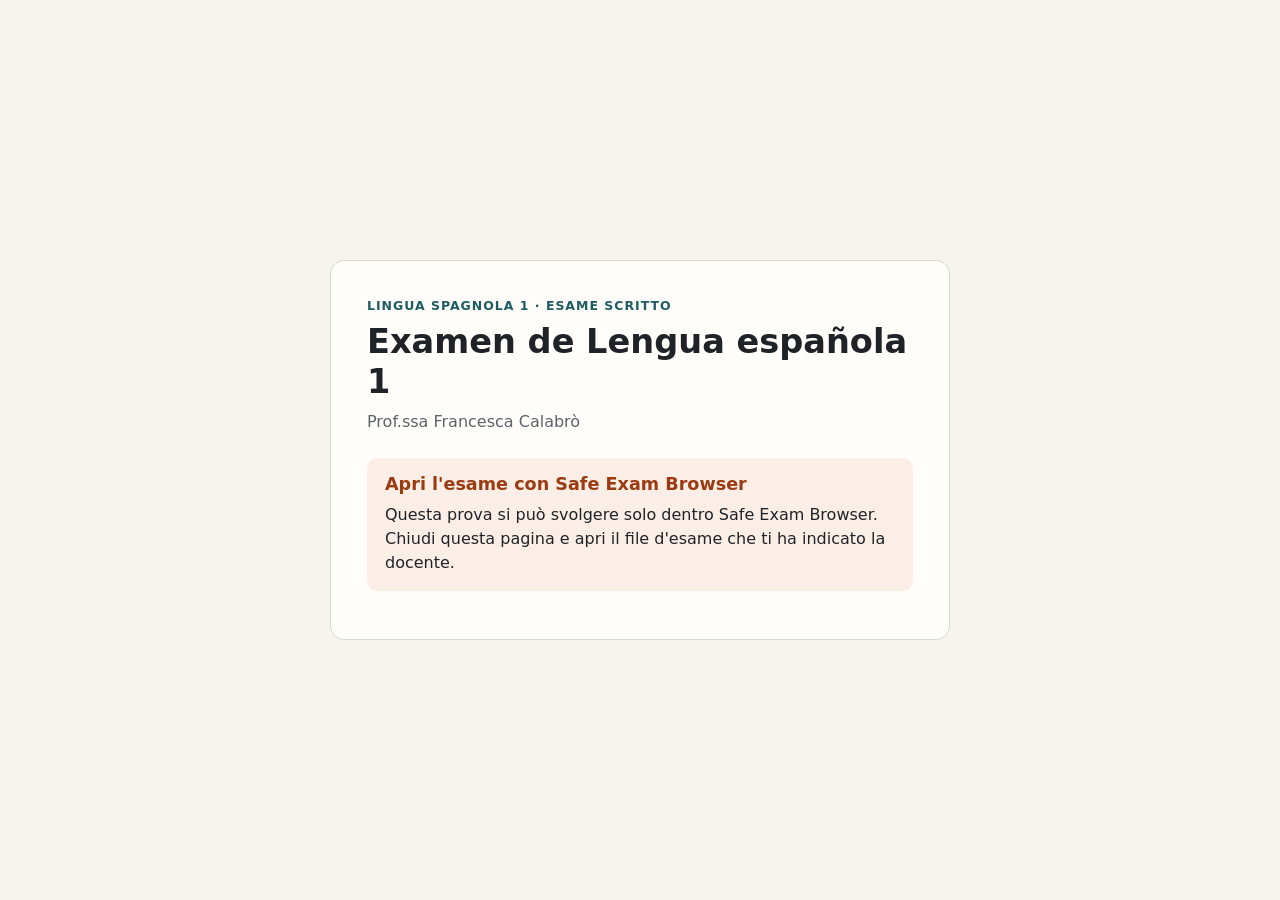
==== index.html @ 68bae5d0 "Esame di Lingua spagnola 1 (SEB, autocorrezione) Co-authored-by: Perplexity <noreply@perplexity.ai>" ====
<!doctype html>
<html lang="it">
<head>
<meta charset="utf-8">
<meta name="viewport" content="width=device-width, initial-scale=1, viewport-fit=cover">
<meta name="robots" content="noindex, nofollow">
<title>Esame di Lingua spagnola 1</title>
<link rel="preconnect" href="https://fonts.googleapis.com">
<link rel="preconnect" href="https://fonts.gstatic.com" crossorigin>
<link href="https://fonts.googleapis.com/css2?family=Source+Serif+4:ital,opsz,wght@0,8..60,400;0,8..60,600;1,8..60,400&display=swap" rel="stylesheet">
<link href="https://api.fontshare.com/v2/css?f[]=general-sans@400,500,600&display=swap" rel="stylesheet">
<link rel="stylesheet" href="style.css">
</head>
<body>

<!-- Schermata iniziale -->
<main id="schermo-inizio" class="schermo">
  <section class="scheda">
    <p class="occhiello" id="corso"></p>
    <h1 id="titolo">Esame di Lingua spagnola 1</h1>
    <p class="docente" id="docente"></p>

    <div class="blocco-seb" id="blocco-seb" hidden>
      <h2>Apri l'esame con Safe Exam Browser</h2>
      <p>Questa prova si può svolgere solo dentro Safe Exam Browser. Chiudi questa pagina e apri il file d'esame che ti ha indicato la docente.</p>
    </div>

    <form id="form-inizio" autocomplete="off" novalidate>
      <label>Nome e cognome
        <input id="nome" required autocomplete="off" autocorrect="off" autocapitalize="words" spellcheck="false">
      </label>
      <label>Matricola
        <input id="matricola" required autocomplete="off" autocorrect="off" inputmode="numeric" spellcheck="false">
      </label>
      <label>Codice d'esame <span class="nota">(lo comunica la docente in aula)</span>
        <input id="codice" required autocomplete="off" autocorrect="off" autocapitalize="characters" spellcheck="false">
      </label>

      <div class="regole">
        <h2>Regole della prova</h2>
        <ul>
          <li>Durata: 90 minuti. Allo scadere del tempo la prova viene consegnata automaticamente.</li>
          <li>Non sono ammessi dizionari, appunti né altri programmi: dalla prova non si esce fino alla consegna.</li>
          <li>Incolla, copia, correttore e tasto destro sono disattivati. Ogni anomalia viene registrata e inviata alla docente.</li>
          <li>Le risposte si salvano da sole. Puoi muoverti liberamente fra le tareas e cambiare le risposte fino alla consegna.</li>
          <li>Gli accenti non tolgono punti; conta la forma corretta della parola.</li>
        </ul>
        <label class="spunta"><input type="checkbox" id="accetto" required> Ho letto le regole e le accetto</label>
      </div>

      <div id="riquadro-docente" hidden>
        <label>Password docente <span class="nota">(solo per provare la pagina fuori da Safe Exam Browser)</span>
          <input id="pwd-docente" type="password" autocomplete="off">
        </label>
      </div>

      <p class="errore" id="errore-inizio" role="alert"></p>
      <button type="submit" class="primario" id="btn-inizia">Inizia la prova</button>
      <button type="button" class="link-docente" id="btn-docente" hidden>Accesso docente</button>
    </form>
  </section>
</main>

<!-- Prova -->
<div id="schermo-prova" class="schermo" hidden>
  <header class="barra">
    <div class="barra-sx">
      <span class="sigla" id="sigla"></span>
      <strong id="studente"></strong>
      <span class="stato" id="stato-salvataggio">Salvato</span>
    </div>
    <div class="progresso" aria-live="off"><span id="n-risposte">0</span>/<span id="n-totale">0</span> risposte</div>
    <div class="barra-dx">
      <span class="timer" id="timer" aria-live="off">--:--</span>
      <button class="primario piccolo" id="btn-consegna">Consegna</button>
    </div>
  </header>
  <nav class="schede-tarea" id="schede-tarea" aria-label="Tareas"></nav>
  <div class="avviso" id="avviso" hidden role="alert"></div>

  <main class="foglio" id="foglio">
    <article class="tarea" id="tarea"></article>
    <div class="navigazione">
      <button class="secondario" id="btn-prec">← Tarea anterior</button>
      <button class="primario" id="btn-succ">Tarea siguiente →</button>
    </div>
  </main>
</div>

<!-- Blocco quando si esce -->
<div id="velo" class="velo" hidden>
  <div class="velo-box">
    <h2>Sei uscito dalla prova</h2>
    <p id="velo-testo">L'uscita è stata registrata. Torna alla prova per continuare.</p>
    <button class="primario" id="btn-rientra">Torna alla prova</button>
  </div>
</div>

<!-- Conferma consegna -->
<div id="conferma" class="velo" hidden>
  <div class="velo-box">
    <h2>Consegnare la prova?</h2>
    <p id="conferma-testo">Dopo la consegna non potrai più modificare le risposte.</p>
    <div class="riga-bottoni">
      <button class="secondario" id="btn-annulla">Torna alla prova</button>
      <button class="primario" id="btn-conferma">Consegna ora</button>
    </div>
  </div>
</div>

<!-- Fine -->
<main id="schermo-fine" class="schermo" hidden>
  <section class="scheda">
    <h1 id="fine-titolo">Consegna in corso…</h1>
    <p id="fine-testo">Non chiudere questa pagina.</p>
    <p class="ricevuta" id="ricevuta" hidden></p>
    <div class="riga-bottoni">
      <button class="primario" id="btn-riprova" hidden>Riprova l'invio</button>
      <a class="primario" id="btn-esci" href="fine.html" hidden>Chiudi la prova</a>
    </div>
  </section>
</main>

<script src="esame.js"></script>
<script src="app.js"></script>
</body>
</html>
---- style.css ----
:root{
  --bg:#f6f4ef; --surface:#fffdf9; --surface-2:#efece5; --ink:#1f2328; --muted:#5d636b;
  --line:#dcd7cc; --accent:#1d5c63; --accent-ink:#ffffff; --warn:#9a3b12; --warn-bg:#fbeee6; --ok:#2f6b3a;
  --serif:"Source Serif 4", Georgia, serif; --sans:"General Sans", system-ui, -apple-system, "Segoe UI", sans-serif;
  --r:10px;
}
*{box-sizing:border-box}
html,body{margin:0;height:100%}
body{background:var(--bg);color:var(--ink);font-family:var(--sans);font-size:16px;line-height:1.5;-webkit-text-size-adjust:100%}
[hidden]{display:none !important}
h1,h2{line-height:1.2;margin:0 0 .5rem}
h1{font-size:clamp(1.5rem,1.2rem + 1.4vw,2.1rem);font-weight:600}
h2{font-size:1.1rem;font-weight:600}
button,input,textarea{font:inherit;color:inherit}

.schermo{min-height:100%}
#schermo-inizio,#schermo-fine{display:flex;align-items:center;justify-content:center;padding:24px 16px}
.scheda{background:var(--surface);border:1px solid var(--line);border-radius:14px;max-width:620px;width:100%;padding:clamp(20px,4vw,36px)}
.occhiello{text-transform:uppercase;letter-spacing:.08em;font-size:.78rem;color:var(--accent);font-weight:600;margin:0 0 .4rem}
.docente{color:var(--muted);margin:0 0 1.5rem}
form label{display:block;font-weight:500;margin-bottom:14px}
.nota{font-weight:400;color:var(--muted);font-size:.9rem}
form label input:not([type=checkbox]){display:block;width:100%;margin-top:6px;padding:11px 12px;border:1px solid var(--line);border-radius:8px;background:#fff;font-size:1rem}
input:focus,textarea:focus{outline:2px solid var(--accent);outline-offset:1px}
.regole{background:var(--surface-2);border-radius:var(--r);padding:16px 18px;margin:18px 0}
.regole ul{margin:.25rem 0 1rem;padding-left:1.1rem;color:var(--muted);font-size:.94rem}
.regole li{margin-bottom:.35rem}
.spunta{display:flex !important;gap:10px;align-items:flex-start;margin:0 !important}
.spunta input{width:20px;height:20px;margin-top:2px;accent-color:var(--accent)}
.errore{color:var(--warn);min-height:1.4em;margin:.25rem 0 .75rem;font-weight:500}
.primario,.secondario{border-radius:8px;padding:12px 20px;font-weight:600;cursor:pointer;border:1px solid transparent;text-decoration:none;display:inline-flex;align-items:center;justify-content:center;min-height:44px}
.primario{background:var(--accent);color:var(--accent-ink)}
.primario:hover{filter:brightness(1.08)}
.primario:disabled{opacity:.55;cursor:wait}
.secondario{background:transparent;border-color:var(--line);color:var(--ink)}
.secondario:hover{background:var(--surface-2)}
#btn-inizia{width:100%}
.piccolo{padding:8px 16px;min-height:38px}

/* Prova */
#schermo-prova{display:flex;flex-direction:column;height:100vh;height:100dvh}
.barra{display:flex;align-items:center;gap:16px;padding:10px 16px;background:var(--surface);border-bottom:1px solid var(--line);flex-wrap:wrap}
.barra-sx{display:flex;flex-direction:column;min-width:0}
.barra-sx strong{white-space:nowrap;overflow:hidden;text-overflow:ellipsis;max-width:220px}
.sigla{font-size:.75rem;font-weight:600;letter-spacing:.06em;text-transform:uppercase;color:var(--accent);white-space:nowrap;overflow:hidden;text-overflow:ellipsis;max-width:340px}
.originale h3{font-family:var(--sans);font-size:1rem;font-weight:600;margin:1.4rem 0 .4rem}
.stato{font-size:.8rem;color:var(--ok)}
.stato.attesa{color:var(--muted)}
.dizionari{display:flex;gap:6px;flex-wrap:wrap;flex:1;justify-content:center}
.dizionari a{font-size:.85rem;padding:6px 10px;border-radius:999px;border:1px solid var(--line);color:var(--accent);text-decoration:none;font-weight:500;background:#fff;white-space:nowrap}
.dizionari a:hover{background:var(--surface-2)}
.barra-dx{display:flex;align-items:center;gap:12px}
.timer{font-variant-numeric:tabular-nums;font-weight:600;font-size:1.15rem;min-width:4.5ch;text-align:right}
.timer.poco{color:var(--warn)}
.avviso{background:var(--warn-bg);color:var(--warn);padding:8px 16px;font-size:.92rem;border-bottom:1px solid #efcdb8}
.colonne{flex:1;display:grid;grid-template-columns:1fr 1fr;min-height:0}
.originale{overflow:auto;padding:24px clamp(16px,3vw,40px);border-right:1px solid var(--line);
  -webkit-user-select:none;user-select:none;-webkit-touch-callout:none;font-family:var(--serif);font-size:1.12rem;line-height:1.7}
.originale h2{font-family:var(--serif);font-size:1.3rem}
.consegna{font-family:var(--sans);font-size:.92rem;color:var(--muted);background:var(--surface-2);padding:10px 12px;border-radius:8px}
.fonte{font-family:var(--sans);font-size:.82rem;color:var(--muted);margin-top:2rem}
.traduzione{display:flex;flex-direction:column;padding:16px clamp(12px,2vw,24px);min-height:0}
.etichetta{font-weight:600;font-size:.9rem;margin-bottom:8px;color:var(--muted)}
textarea{flex:1;width:100%;resize:none;border:1px solid var(--line);border-radius:var(--r);padding:16px;background:#fff;font-family:var(--serif);font-size:1.08rem;line-height:1.7;min-height:200px}
.contatore{font-size:.82rem;color:var(--muted);margin:8px 0 0;text-align:right}

.velo{position:fixed;inset:0;background:rgba(20,24,28,.82);display:flex;align-items:center;justify-content:center;z-index:50;padding:16px}
.velo-box{background:var(--surface);border-radius:14px;padding:28px;max-width:460px;width:100%;text-align:center}
.velo-box p{color:var(--muted)}
.riga-bottoni{display:flex;gap:10px;justify-content:center;flex-wrap:wrap;margin-top:16px}
.ricevuta{font-family:ui-monospace,Menlo,Consolas,monospace;background:var(--surface-2);padding:12px;border-radius:8px;text-align:center;font-size:1.1rem;letter-spacing:.05em}

@media (max-width:820px){
  .colonne{grid-template-columns:1fr;grid-template-rows:minmax(0,45%) minmax(0,55%)}
  .originale{border-right:0;border-bottom:1px solid var(--line);padding:16px;font-size:1.02rem}
  .barra{gap:8px;padding:8px 12px}
  .dizionari{order:3;flex-basis:100%;justify-content:flex-start;overflow-x:auto;flex-wrap:nowrap;padding-bottom:2px}
  .barra-sx{flex:1}
  textarea{padding:12px;font-size:1rem}
}
@media print{body{display:none}}

/* ---- Esame di lingua ---- */
select{font:inherit;color:inherit}
.blocco-seb{background:var(--warn-bg);color:var(--warn);border-radius:var(--r);padding:16px 18px;margin:12px 0}
.blocco-seb p{margin:0;color:var(--ink)}
.link-docente{display:none}
.progresso{flex:1;text-align:center;font-size:.9rem;color:var(--muted);font-variant-numeric:tabular-nums}
.schede-tarea{display:flex;gap:6px;overflow-x:auto;padding:8px 12px;background:var(--surface);border-bottom:1px solid var(--line);scrollbar-width:thin}
.chip{flex:0 0 auto;display:flex;align-items:center;gap:6px;border:1px solid var(--line);background:#fff;border-radius:999px;padding:6px 12px 6px 6px;cursor:pointer;font-size:.85rem;min-height:36px;max-width:240px}
.chip .num{display:inline-flex;align-items:center;justify-content:center;width:24px;height:24px;border-radius:50%;background:var(--surface-2);font-weight:600;font-size:.8rem;flex:0 0 auto}
.chip .nome{white-space:nowrap;overflow:hidden;text-overflow:ellipsis}
.chip .conta{color:var(--muted);font-variant-numeric:tabular-nums;font-size:.78rem;flex:0 0 auto}
.chip.completa .num{background:#dcebdf;color:var(--ok)}
.chip.attiva{border-color:var(--accent);background:#e6f0f0}
.chip.attiva .num{background:var(--accent);color:#fff}
.foglio{flex:1;overflow:auto;padding:24px clamp(14px,4vw,48px) 40px;-webkit-overflow-scrolling:touch}
.tarea{max-width:860px;margin:0 auto;background:var(--surface);border:1px solid var(--line);border-radius:14px;padding:clamp(18px,3vw,32px)}
.tarea-testa h2{font-size:1.35rem;margin-bottom:.35rem}
.istruzioni{color:var(--muted);margin:0 0 1rem}
.banca{display:flex;flex-wrap:wrap;gap:6px;margin:0 0 1.2rem;padding:10px 12px;background:var(--surface-2);border-radius:8px}
.banca span{background:#fff;border:1px solid var(--line);border-radius:6px;padding:2px 10px;font-family:var(--serif);font-size:.98rem}
.voci{margin:0;padding-left:1.8rem;font-family:var(--serif);font-size:1.08rem;line-height:2.3}
.voci>li{margin-bottom:.7rem;padding-left:.25rem}
.voci>li:has(.frase),.voci>li:has(.opzioni){line-height:1.5;margin-bottom:1.1rem}
.voci>li::marker{font-family:var(--sans);font-size:.85rem;color:var(--muted);font-weight:600}
.testo-continuo{font-family:var(--serif);font-size:1.08rem;line-height:2.4}
.testo-continuo p{margin:0 0 1rem}
.voce,.tarea-testa,.banca,.frase{-webkit-user-select:none;user-select:none;-webkit-touch-callout:none}
.gap{display:inline-flex;align-items:baseline;gap:4px;white-space:nowrap}
input.hueco{display:inline-block;width:calc(6 * 0.62em + 16px);margin:0 2px;padding:3px 8px;border:0;border-bottom:2px solid var(--accent);border-radius:4px 4px 0 0;background:#eef4f4;font-family:var(--serif);font-size:1.05rem;line-height:1.5;max-width:100%}
input.hueco:focus{outline:2px solid var(--accent);outline-offset:0;background:#fff}
input.hueco:disabled{background:var(--surface-2);border-bottom-color:var(--line)}
.suggerimento{font-family:var(--sans);font-size:.82rem;color:var(--muted)}
select.hueco-menu{margin:0 2px;padding:4px 8px;border:1px solid var(--accent);border-radius:6px;background:#eef4f4;font-family:var(--serif);font-size:1rem;min-height:36px;max-width:100%}
.domanda{margin:0 0 .4rem;line-height:1.6}
.opzioni{display:flex;flex-wrap:wrap;gap:8px;font-family:var(--sans);font-size:.98rem;line-height:1.4}
.opzione{display:flex;align-items:center;gap:8px;border:1px solid var(--line);background:#fff;border-radius:8px;padding:8px 14px;cursor:pointer;min-height:44px}
.opzione input{width:18px;height:18px;margin:0;accent-color:var(--accent)}
.opzione:has(input:checked){border-color:var(--accent);background:#e6f0f0}
.frase{margin:0;display:flex;flex-wrap:wrap;gap:2px 0;line-height:1.5}
.parola{font-family:var(--serif);font-size:1.06rem;border:1px solid transparent;background:transparent;border-radius:6px;padding:2px 4px;cursor:pointer;min-height:34px;color:var(--ink)}
.parola:hover{background:var(--surface-2)}
.parola.scelta{background:var(--warn-bg);border-color:var(--warn);color:var(--warn);text-decoration:line-through}
.riga-corr{display:flex;align-items:center;gap:8px;flex-wrap:wrap;margin:.3rem 0 .2rem;font-family:var(--sans);font-size:.88rem;color:var(--muted);line-height:1.4}
input.correzione{width:16ch}
.navigazione{max-width:860px;margin:18px auto 0;display:flex;justify-content:space-between;gap:10px}
.navigazione button:disabled{opacity:.4;cursor:default}
@media (max-width:820px){
  .progresso{order:3;flex-basis:100%;text-align:left}
  .foglio{padding:14px 10px 30px}
  .voci{padding-left:1.5rem;font-size:1.02rem}
}
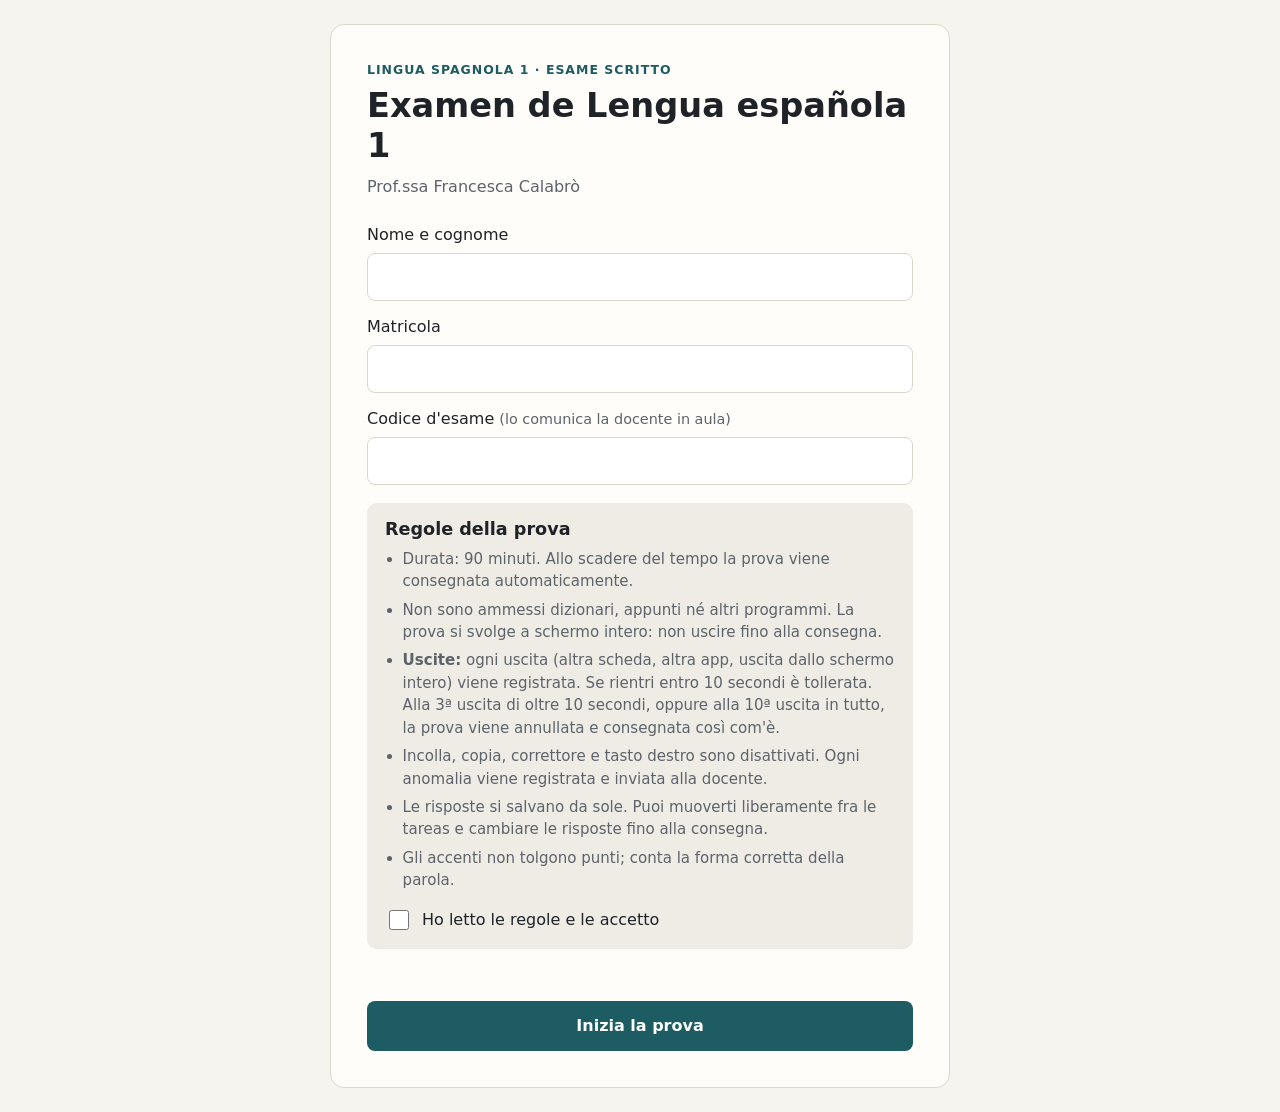
==== commit 18e41d6d: "Safe Exam Browser facoltativo: schermo intero e regole di uscita con annullamento Co-authored-by: Pe" ====
--- a/index.html
+++ b/index.html
@@ -20,11 +20,6 @@
     <h1 id="titolo">Esame di Lingua spagnola 1</h1>
     <p class="docente" id="docente"></p>
 
-    <div class="blocco-seb" id="blocco-seb" hidden>
-      <h2>Apri l'esame con Safe Exam Browser</h2>
-      <p>Questa prova si può svolgere solo dentro Safe Exam Browser. Chiudi questa pagina e apri il file d'esame che ti ha indicato la docente.</p>
-    </div>
-
     <form id="form-inizio" autocomplete="off" novalidate>
       <label>Nome e cognome
         <input id="nome" required autocomplete="off" autocorrect="off" autocapitalize="words" spellcheck="false">
@@ -40,7 +35,8 @@
         <h2>Regole della prova</h2>
         <ul>
           <li>Durata: 90 minuti. Allo scadere del tempo la prova viene consegnata automaticamente.</li>
-          <li>Non sono ammessi dizionari, appunti né altri programmi: dalla prova non si esce fino alla consegna.</li>
+          <li>Non sono ammessi dizionari, appunti né altri programmi. La prova si svolge a schermo intero: non uscire fino alla consegna.</li>
+          <li><strong>Uscite:</strong> ogni uscita (altra scheda, altra app, uscita dallo schermo intero) viene registrata. Se rientri entro 10 secondi è tollerata. Alla 3ª uscita di oltre 10 secondi, oppure alla 10ª uscita in tutto, la prova viene annullata e consegnata così com'è.</li>
           <li>Incolla, copia, correttore e tasto destro sono disattivati. Ogni anomalia viene registrata e inviata alla docente.</li>
           <li>Le risposte si salvano da sole. Puoi muoverti liberamente fra le tareas e cambiare le risposte fino alla consegna.</li>
           <li>Gli accenti non tolgono punti; conta la forma corretta della parola.</li>
@@ -48,15 +44,8 @@
         <label class="spunta"><input type="checkbox" id="accetto" required> Ho letto le regole e le accetto</label>
       </div>
 
-      <div id="riquadro-docente" hidden>
-        <label>Password docente <span class="nota">(solo per provare la pagina fuori da Safe Exam Browser)</span>
-          <input id="pwd-docente" type="password" autocomplete="off">
-        </label>
-      </div>
-
       <p class="errore" id="errore-inizio" role="alert"></p>
       <button type="submit" class="primario" id="btn-inizia">Inizia la prova</button>
-      <button type="button" class="link-docente" id="btn-docente" hidden>Accesso docente</button>
     </form>
   </section>
 </main>
@@ -71,6 +60,7 @@
     </div>
     <div class="progresso" aria-live="off"><span id="n-risposte">0</span>/<span id="n-totale">0</span> risposte</div>
     <div class="barra-dx">
+      <span class="uscite" id="uscite"></span>
       <span class="timer" id="timer" aria-live="off">--:--</span>
       <button class="primario piccolo" id="btn-consegna">Consegna</button>
     </div>
@@ -90,7 +80,7 @@
 <!-- Blocco quando si esce -->
 <div id="velo" class="velo" hidden>
   <div class="velo-box">
-    <h2>Sei uscito dalla prova</h2>
+    <h2 id="velo-titolo">Sei uscito dalla prova</h2>
     <p id="velo-testo">L'uscita è stata registrata. Torna alla prova per continuare.</p>
     <button class="primario" id="btn-rientra">Torna alla prova</button>
   </div>
--- a/style.css
+++ b/style.css
@@ -131,3 +131,6 @@
   .foglio{padding:14px 10px 30px}
   .voci{padding-left:1.5rem;font-size:1.02rem}
 }
+.uscite{font-size:.8rem;color:var(--muted);white-space:nowrap}
+.uscite.poco{color:var(--warn);font-weight:600}
+@media (max-width:520px){.uscite{display:none}}
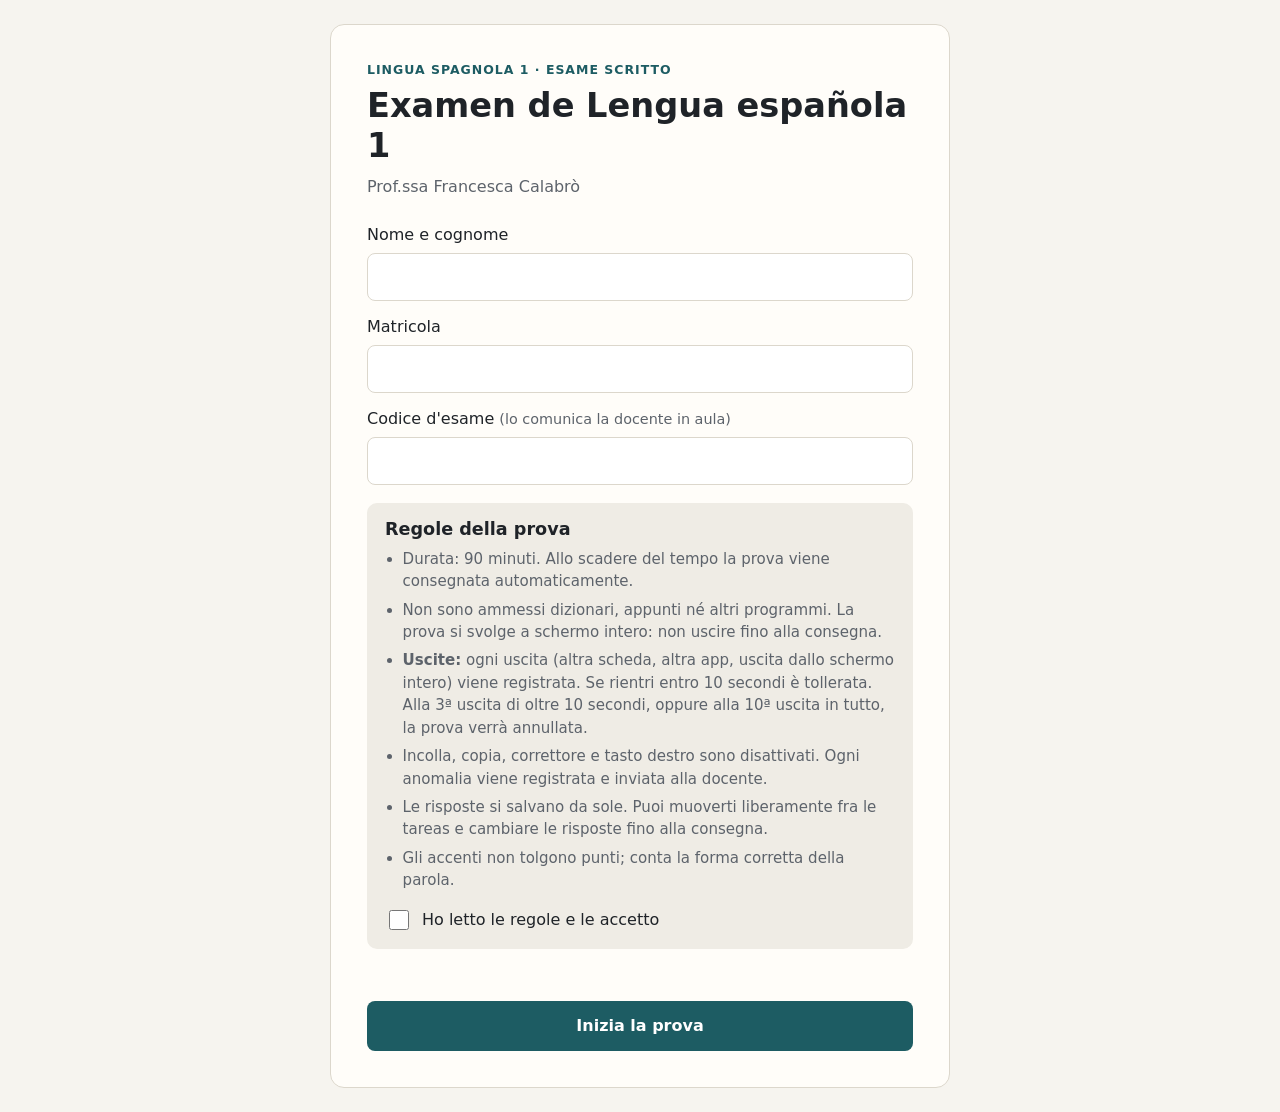
==== commit d04361cd: "Uscite: nessun annullamento automatico, solo avviso allo studente e segnalazione alla docente Co-aut" ====
--- a/index.html
+++ b/index.html
@@ -36,7 +36,7 @@
         <ul>
           <li>Durata: 90 minuti. Allo scadere del tempo la prova viene consegnata automaticamente.</li>
           <li>Non sono ammessi dizionari, appunti né altri programmi. La prova si svolge a schermo intero: non uscire fino alla consegna.</li>
-          <li><strong>Uscite:</strong> ogni uscita (altra scheda, altra app, uscita dallo schermo intero) viene registrata. Se rientri entro 10 secondi è tollerata. Alla 3ª uscita di oltre 10 secondi, oppure alla 10ª uscita in tutto, la prova viene annullata e consegnata così com'è.</li>
+          <li><strong>Uscite:</strong> ogni uscita (altra scheda, altra app, uscita dallo schermo intero) viene registrata. Se rientri entro 10 secondi è tollerata. Alla 3ª uscita di oltre 10 secondi, oppure alla 10ª uscita in tutto, la prova verrà annullata.</li>
           <li>Incolla, copia, correttore e tasto destro sono disattivati. Ogni anomalia viene registrata e inviata alla docente.</li>
           <li>Le risposte si salvano da sole. Puoi muoverti liberamente fra le tareas e cambiare le risposte fino alla consegna.</li>
           <li>Gli accenti non tolgono punti; conta la forma corretta della parola.</li>
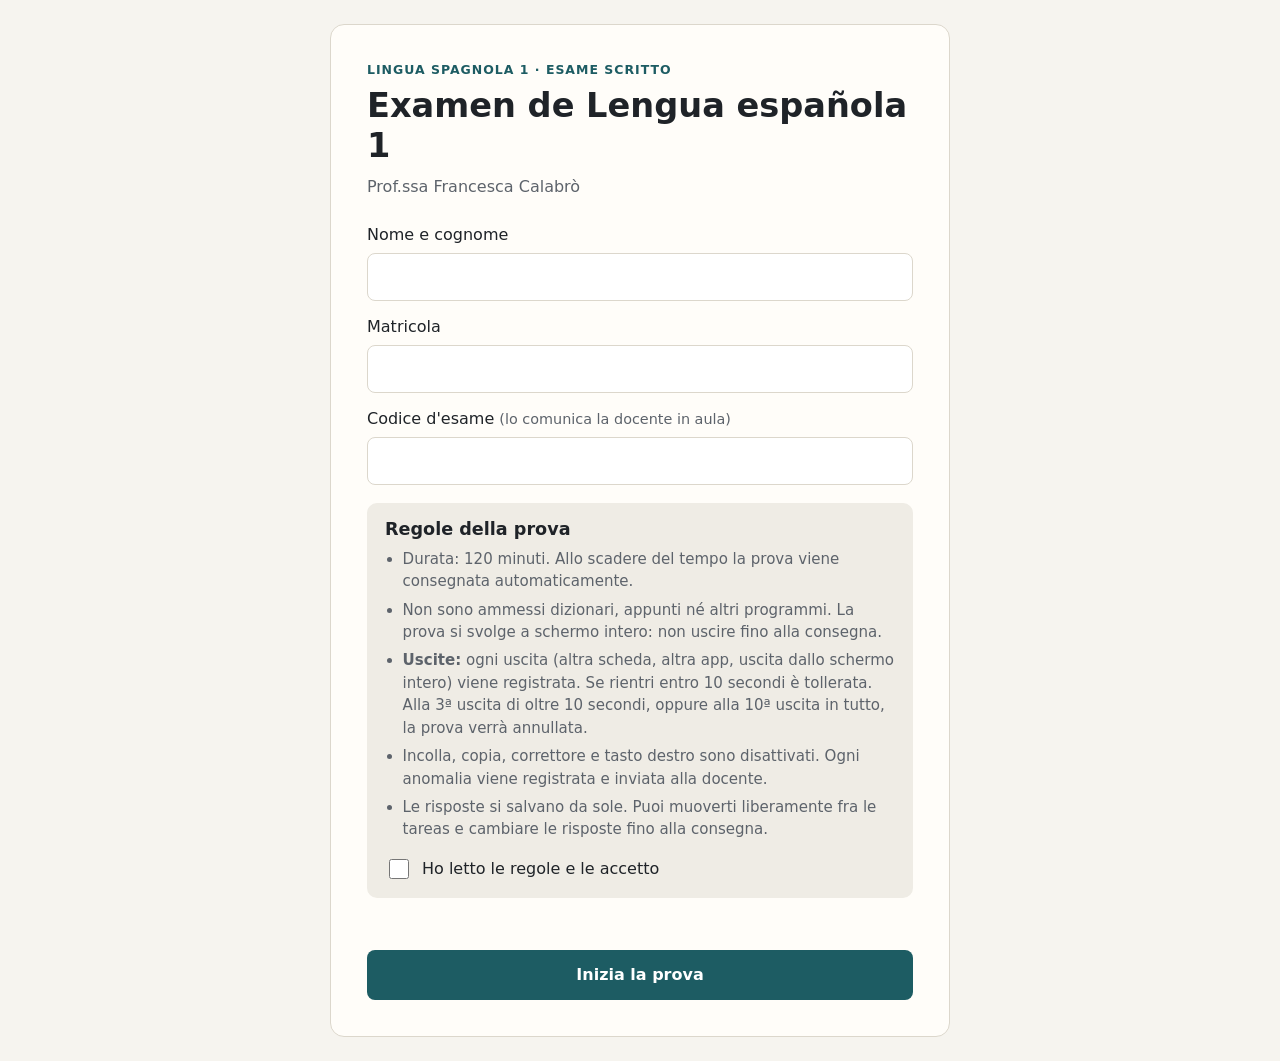
==== commit 27c82832: "120 minuti, nuova tarea 12 (scelta del verbo), rimossa la nota sugli accenti Co-authored-by: Perplex" ====
--- a/index.html
+++ b/index.html
@@ -34,12 +34,11 @@
       <div class="regole">
         <h2>Regole della prova</h2>
         <ul>
-          <li>Durata: 90 minuti. Allo scadere del tempo la prova viene consegnata automaticamente.</li>
+          <li>Durata: 120 minuti. Allo scadere del tempo la prova viene consegnata automaticamente.</li>
           <li>Non sono ammessi dizionari, appunti né altri programmi. La prova si svolge a schermo intero: non uscire fino alla consegna.</li>
           <li><strong>Uscite:</strong> ogni uscita (altra scheda, altra app, uscita dallo schermo intero) viene registrata. Se rientri entro 10 secondi è tollerata. Alla 3ª uscita di oltre 10 secondi, oppure alla 10ª uscita in tutto, la prova verrà annullata.</li>
           <li>Incolla, copia, correttore e tasto destro sono disattivati. Ogni anomalia viene registrata e inviata alla docente.</li>
           <li>Le risposte si salvano da sole. Puoi muoverti liberamente fra le tareas e cambiare le risposte fino alla consegna.</li>
-          <li>Gli accenti non tolgono punti; conta la forma corretta della parola.</li>
         </ul>
         <label class="spunta"><input type="checkbox" id="accetto" required> Ho letto le regole e le accetto</label>
       </div>
